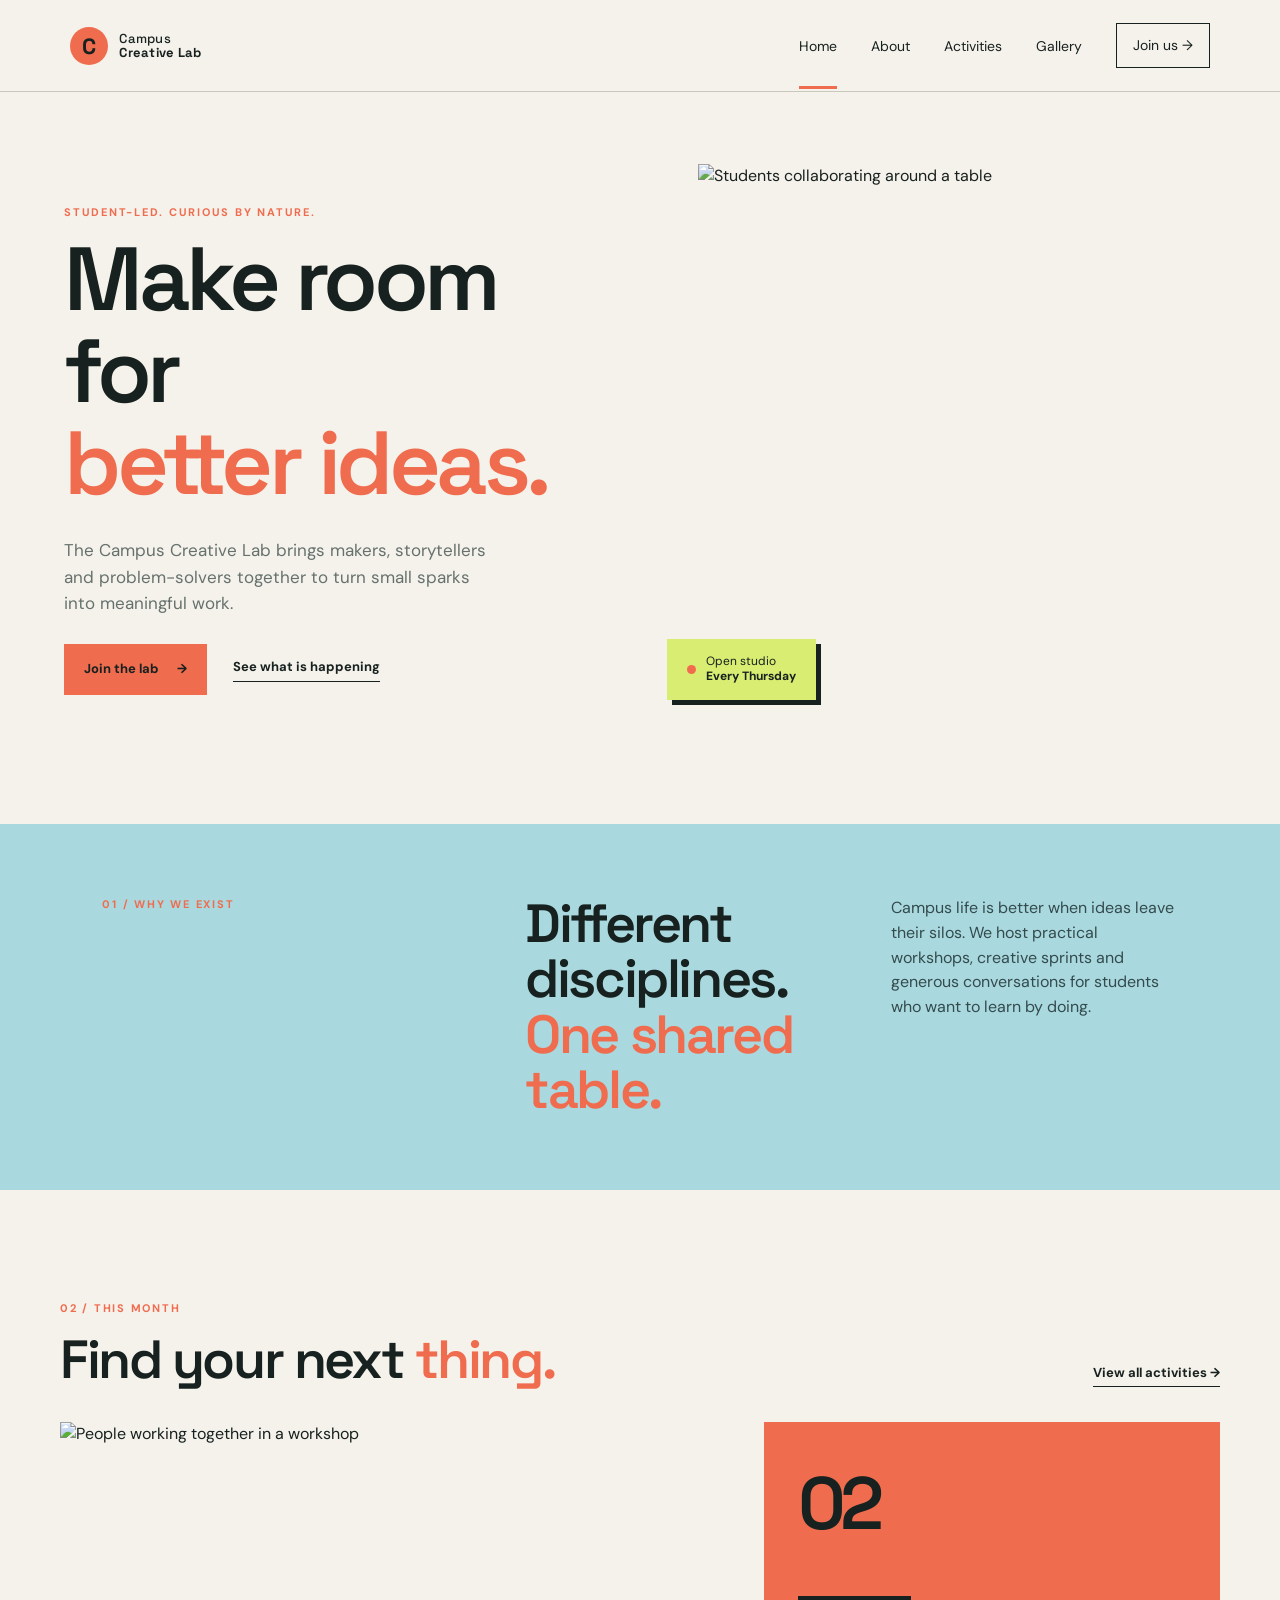
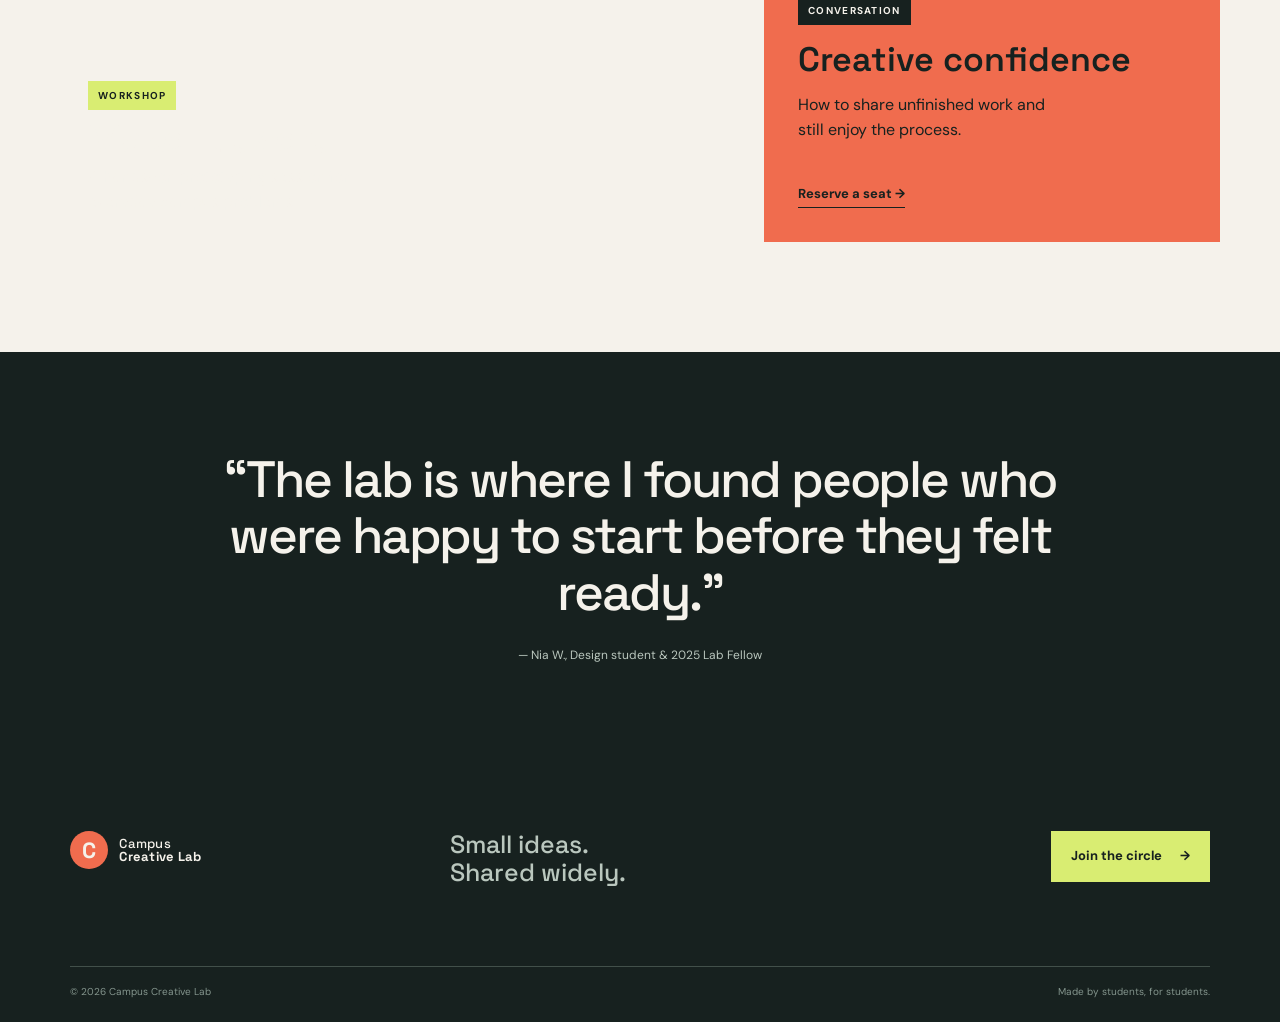
==== index.html @ 830b49f1 "first commit" ====
<!doctype html>
<html lang="en">
<head><meta charset="utf-8"><meta name="viewport" content="width=device-width, initial-scale=1"><meta name="description" content="Campus Creative Lab: a student society for curious makers and problem-solvers"><title>Home | Campus Creative Lab</title><link rel="preconnect" href="https://fonts.googleapis.com"><link rel="preconnect" href="https://fonts.gstatic.com" crossorigin><link href="https://fonts.googleapis.com/css2?family=DM+Sans:wght@400;500;700&family=Space+Grotesk:wght@400;500;600;700&display=swap" rel="stylesheet"><link rel="stylesheet" href="assets/css/styles.css"></head>
<body>
<header class="site-header"><a class="brand" href="index.html"><span class="brand-mark">C</span><span>Campus<br><strong>Creative Lab</strong></span></a><button class="menu-toggle" id="menuToggle" aria-label="Toggle navigation" aria-expanded="false"><span></span><span></span></button><nav class="site-nav" id="siteNav"><a class="active" href="index.html">Home</a><a href="about.html">About</a><a href="activities.html">Activities</a><a href="gallery.html">Gallery</a><a class="nav-join" href="join.html">Join us <span aria-hidden="true">&rarr;</span></a></nav></header>
<main><section class="hero home-hero"><div class="hero-copy reveal"><p class="eyebrow">Student-led. Curious by nature.</p><h1>Make room for<br><em>better ideas.</em></h1><p class="hero-text">The Campus Creative Lab brings makers, storytellers and problem-solvers together to turn small sparks into meaningful work.</p><div class="button-row"><a class="button button-primary" href="join.html">Join the lab <span aria-hidden="true">&rarr;</span></a><a class="text-link" href="activities.html">See what is happening</a></div></div><div class="hero-art reveal delay-1" aria-label="Students collaborating around a table"><img src="https://images.unsplash.com/photo-1522202176988-66273c2fd55f?auto=format&fit=crop&w=1000&q=85" alt="Students collaborating around a table"><div class="floating-note"><span class="note-dot"></span><span>Open studio<br><strong>Every Thursday</strong></span></div></div></section><section class="intro-band"><div class="section-label">01 / Why we exist</div><div class="intro-grid"><h2>Different disciplines.<br><em>One shared table.</em></h2><p>Campus life is better when ideas leave their silos. We host practical workshops, creative sprints and generous conversations for students who want to learn by doing.</p></div></section><section class="feature-section container"><div class="section-heading"><div><div class="section-label">02 / This month</div><h2>Find your next <em>thing.</em></h2></div><a class="text-link" href="activities.html">View all activities &rarr;</a></div><div class="feature-grid"><article class="feature-card feature-card-large"><img src="https://images.unsplash.com/photo-1517245386807-bb43f82c33c4?auto=format&fit=crop&w=1100&q=85" alt="People working together in a workshop"><div class="feature-overlay"><span class="tag">Workshop</span><h3>Make it useful</h3><p>A hands-on prototyping session for everyday campus problems.</p></div></article><article class="feature-card feature-card-small"><div class="feature-number">02</div><div><span class="tag tag-dark">Conversation</span><h3>Creative confidence</h3><p>How to share unfinished work and still enjoy the process.</p><a class="text-link light-link" href="activities.html">Reserve a seat &rarr;</a></div></article></div></section><section class="quote-section"><p class="big-quote">“The lab is where I found people who were happy to start before they felt ready.”</p><p class="quote-byline">— Nia W., Design student &amp; 2025 Lab Fellow</p></section></main>
<footer class="site-footer"><div class="footer-main"><a class="brand footer-brand" href="index.html"><span class="brand-mark">C</span><span>Campus<br><strong>Creative Lab</strong></span></a><p>Small ideas.<br>Shared widely.</p><a class="button button-light" href="join.html">Join the circle <span aria-hidden="true">&rarr;</span></a></div><div class="footer-bottom"><span>&copy; <span id="year">2026</span> Campus Creative Lab</span><span>Made by students, for students.</span></div></footer><script src="assets/js/script.js"></script></body></html>
---- assets/css/styles.css ----
:root{--ink:#17211f;--paper:#f5f2eb;--coral:#f06c4e;--lime:#d9ed72;--blue:#a9d9df;--line:#c9c8bf;--muted:#66716d;--display:'Space Grotesk',sans-serif;--body:'DM Sans',sans-serif}*{box-sizing:border-box}html{scroll-behavior:smooth}body{margin:0;background:var(--paper);color:var(--ink);font-family:var(--body);line-height:1.55}a{color:inherit;text-decoration:none}img{display:block;width:100%;object-fit:cover}button,input,select,textarea{font:inherit}.container{width:min(1160px,calc(100% - 80px));margin:auto}.site-header{height:92px;display:flex;align-items:center;justify-content:space-between;padding:0 5.5%;border-bottom:1px solid var(--line);position:relative;z-index:3}.brand{display:flex;align-items:center;gap:11px;font:500 13px/1.05 var(--display);letter-spacing:.02em}.brand strong{font-weight:700}.brand-mark{width:38px;height:38px;border-radius:50%;display:grid;place-items:center;background:var(--coral);font:700 22px var(--display)}.site-nav{display:flex;align-items:center;gap:34px;font-size:14px}.site-nav>a{padding:34px 0 29px;border-bottom:3px solid transparent}.site-nav>a:hover,.site-nav>a.active{border-color:var(--coral)}.site-nav .nav-join{padding:11px 16px;border:1px solid var(--ink);border-bottom-width:1px}.site-nav .nav-join:hover,.site-nav .nav-join.active{background:var(--ink);color:var(--paper)}.menu-toggle{display:none;background:0;border:0}.hero{width:min(1320px,90%);margin:72px auto 100px;display:grid;grid-template-columns:1fr 1fr;gap:10%;align-items:center}.eyebrow,.section-label{font-size:11px;text-transform:uppercase;letter-spacing:.16em;font-weight:700;color:var(--coral)}h1,h2,h3{font-family:var(--display);line-height:1.03;margin:0;font-weight:600}h1{font-size:clamp(52px,7vw,94px);letter-spacing:-.05em}h2{font-size:clamp(36px,4.2vw,62px);letter-spacing:-.045em}h3{font-size:25px}em{font-style:normal;color:var(--coral)}.hero-text{max-width:440px;color:var(--muted);font-size:17px;margin:28px 0}.button{display:inline-flex;align-items:center;gap:18px;padding:14px 19px;font-size:13px;font-weight:700;border:1px solid transparent;transition:transform .2s,background .2s}.button:hover{transform:translateY(-3px)}.button-primary{background:var(--coral);color:var(--ink)}.button-primary:hover{background:#ff815f}.button-light{background:var(--lime);color:var(--ink)}.button-row{display:flex;align-items:center;gap:26px}.text-link{font-size:13px;font-weight:700;border-bottom:1px solid currentColor;padding-bottom:3px}.hero-art{position:relative}.hero-art img{height:560px;filter:saturate(.8)}.floating-note{position:absolute;bottom:24px;left:-31px;background:var(--lime);padding:15px 20px;display:flex;align-items:center;gap:10px;font-size:12px;line-height:1.3;box-shadow:5px 5px 0 var(--ink)}.note-dot{width:9px;height:9px;background:var(--coral);border-radius:50%}.intro-band{background:var(--blue);padding:72px 8%;display:grid;grid-template-columns:1fr 2fr;gap:9%}.intro-grid{display:grid;grid-template-columns:1fr 1fr;gap:12%}.intro-grid p{margin:0;max-width:390px;color:#344b4d}.feature-section{padding:110px 0}.section-heading{display:flex;justify-content:space-between;align-items:end;margin-bottom:35px}.section-heading h2{margin-top:15px}.feature-grid{display:grid;grid-template-columns:1.5fr 1fr;gap:20px}.feature-card{min-height:420px;position:relative;overflow:hidden}.feature-card-large img{height:100%}.feature-overlay{position:absolute;left:28px;bottom:27px;color:var(--paper);max-width:330px}.feature-overlay h3{font-size:38px;margin:10px 0 6px}.feature-overlay p{margin:0}.feature-card-small{padding:34px;background:var(--coral);display:flex;flex-direction:column;justify-content:space-between}.feature-card-small h3{font-size:34px;margin:17px 0 8px}.feature-card-small p{max-width:270px}.feature-number{font:600 74px var(--display);letter-spacing:-.08em}.tag{display:inline-block;font-size:10px;font-weight:700;text-transform:uppercase;letter-spacing:.13em;padding:7px 10px;background:var(--lime);color:var(--ink)}.tag-dark{background:var(--ink);color:var(--paper)}.light-link{display:inline-block;margin-top:25px}.quote-section{background:var(--ink);color:var(--paper);padding:100px 10%;text-align:center}.big-quote{font:500 clamp(29px,4vw,55px)/1.1 var(--display);max-width:850px;margin:0 auto 25px;letter-spacing:-.04em}.quote-byline{font-size:12px;color:#bac7be}.page-hero{padding:86px 0 100px;display:flex;justify-content:space-between;align-items:end}.page-hero.compact{padding-bottom:74px}.page-lede{max-width:330px;color:var(--muted);margin:0;font-size:16px}.split-section{display:grid;grid-template-columns:1fr 2fr;gap:10%;padding-bottom:100px}.values-grid{display:grid;grid-template-columns:repeat(3,1fr);gap:35px}.values-grid h2{font-size:23px;margin-bottom:17px}.values-grid p{color:var(--muted);font-size:14px}.image-break{width:100%;height:480px}.image-break img{height:100%}.committee-section{padding:100px 0}.committee-section .section-heading p{max-width:260px;color:var(--muted);font-size:14px}.committee-grid{display:grid;grid-template-columns:repeat(4,1fr);gap:30px}.avatar{aspect-ratio:1;background:var(--blue);display:grid;place-items:center;font:600 42px var(--display);margin-bottom:17px}.avatar-2{background:var(--lime)}.avatar-3{background:var(--coral)}.avatar-4{background:#d8c9dd}.committee-grid h3{font-size:18px}.committee-grid p{font-size:13px;color:var(--muted);margin:3px 0}.events-section{padding-bottom:110px}.filter-button{background:transparent;border:0;border-bottom:1px solid var(--ink);font-weight:700;padding:4px 0;cursor:pointer}.event-list{border-top:1px solid var(--ink)}.event-item{display:grid;grid-template-columns:150px 1fr 200px;gap:30px;align-items:center;padding:25px 0;border-bottom:1px solid var(--line)}.event-date{font:600 19px var(--display)}.event-type{color:var(--coral);font-size:11px;text-transform:uppercase;letter-spacing:.12em;font-weight:700}.event-item h3{font-size:25px;margin:5px 0}.event-item p{font-size:13px;color:var(--muted);margin:0}.event-action{text-align:right}.event-action a{font-size:12px;font-weight:700;border-bottom:1px solid var(--ink)}.highlight-band{background:var(--coral);padding:75px 0}.highlight-grid{display:grid;grid-template-columns:1fr 1fr 180px;gap:8%;align-items:end}.highlight-grid h2{margin-top:18px}.highlight-grid p{max-width:360px;margin:0}.gallery-section{padding-bottom:120px}.gallery-grid{display:grid;grid-template-columns:1.1fr 1fr 1fr;grid-auto-rows:285px;gap:18px}.gallery-item{margin:0;position:relative;overflow:hidden}.gallery-item img{height:100%;transition:transform .5s}.gallery-item:hover img{transform:scale(1.04)}.gallery-item figcaption{position:absolute;bottom:0;left:0;background:var(--paper);font-size:11px;padding:8px 12px}.gallery-tall{grid-row:span 2}.gallery-wide{grid-column:span 2}.contact-section{display:grid;grid-template-columns:1fr 1fr;gap:14%;padding-bottom:120px}.contact-aside h2{margin:18px 0 27px}.contact-aside>p{color:var(--muted);max-width:350px}.contact-aside dl{margin-top:55px}.contact-aside dt{font-size:10px;text-transform:uppercase;letter-spacing:.12em;color:var(--coral);font-weight:700}.contact-aside dd{margin:3px 0 20px;font-size:14px}.join-form{border-top:1px solid var(--ink)}.form-row{padding:20px 0 5px;border-bottom:1px solid var(--line)}.form-row label{display:block;font-size:12px;font-weight:700;margin-bottom:8px}.form-row label span{color:var(--coral)}input,select,textarea{width:100%;border:0;background:transparent;color:var(--ink);outline:0;resize:vertical;font-size:15px}select{cursor:pointer}.error-message{display:block;color:#bd3b2e;font-size:11px;min-height:16px}.checkbox-label{display:flex;align-items:center;gap:10px;font-size:12px;margin:23px 0}.checkbox-label input{width:auto;accent-color:var(--coral)}.join-form .button{margin-top:10px}.form-status{font-size:12px;color:var(--coral);min-height:18px}.response-section{text-align:center;padding:130px 0 170px}.response-mark{display:grid;place-items:center;width:62px;height:62px;border-radius:50%;background:var(--lime);font:700 31px var(--display);margin:0 auto 28px}.response-section h1{margin:15px 0 24px}.response-copy{max-width:430px;margin:0 auto 30px;color:var(--muted)}.site-footer{background:var(--ink);color:var(--paper);padding:55px 5.5% 22px}.footer-main{display:grid;grid-template-columns:1fr 1fr 1fr;align-items:start;padding-bottom:80px}.footer-main>p{margin:0;color:#bac7be;font:500 25px/1.1 var(--display)}.footer-main .button{justify-self:end}.footer-bottom{border-top:1px solid #42504a;padding-top:17px;display:flex;justify-content:space-between;font-size:10px;color:#84958d}.reveal{animation:rise .8s both}.delay-1{animation-delay:.15s}@keyframes rise{from{opacity:0;transform:translateY(20px)}to{opacity:1;transform:none}}@media(max-width:750px){.container{width:calc(100% - 40px)}.site-header{height:75px;padding:0 20px}.menu-toggle{display:flex;flex-direction:column;gap:5px}.menu-toggle span{width:22px;height:2px;background:var(--ink)}.site-nav{display:none;position:absolute;top:75px;left:0;right:0;background:var(--paper);padding:12px 20px 22px;flex-direction:column;align-items:stretch;gap:0;border-bottom:1px solid var(--line)}.site-nav.open{display:flex}.site-nav>a{padding:13px 0}.site-nav .nav-join{padding:12px}.hero{width:calc(100% - 40px);grid-template-columns:1fr;gap:44px;margin:50px auto 70px}.hero-art img{height:350px}.floating-note{left:12px}.intro-band{padding:55px 20px;display:block}.intro-grid{display:block}.intro-grid h2{margin:17px 0 25px}.feature-section{padding:70px 0}.section-heading{align-items:start;gap:20px;flex-direction:column}.feature-grid{grid-template-columns:1fr}.feature-card{min-height:340px}.feature-card-small{min-height:310px}.quote-section{padding:70px 25px}.page-hero{padding:58px 0 65px;display:block}.page-lede{margin-top:28px}.split-section,.contact-section{display:block;padding-bottom:70px}.values-grid{grid-template-columns:1fr;gap:25px;margin-top:30px}.image-break{height:270px}.committee-section{padding:70px 0}.committee-grid{grid-template-columns:1fr 1fr;gap:28px 15px}.event-item{grid-template-columns:82px 1fr;gap:15px}.event-action{grid-column:2;text-align:left}.highlight-grid{display:block}.highlight-grid p{margin:30px 0}.gallery-section{padding-bottom:70px}.gallery-grid{grid-template-columns:1fr 1fr;grid-auto-rows:190px;gap:10px}.gallery-tall{grid-row:span 2}.gallery-wide{grid-column:span 2}.contact-aside{margin-bottom:55px}.footer-main{display:block;padding-bottom:50px}.footer-main>p{margin:35px 0}.footer-main .button{justify-self:auto}.footer-bottom{display:block}.footer-bottom span{display:block;margin-top:8px}}
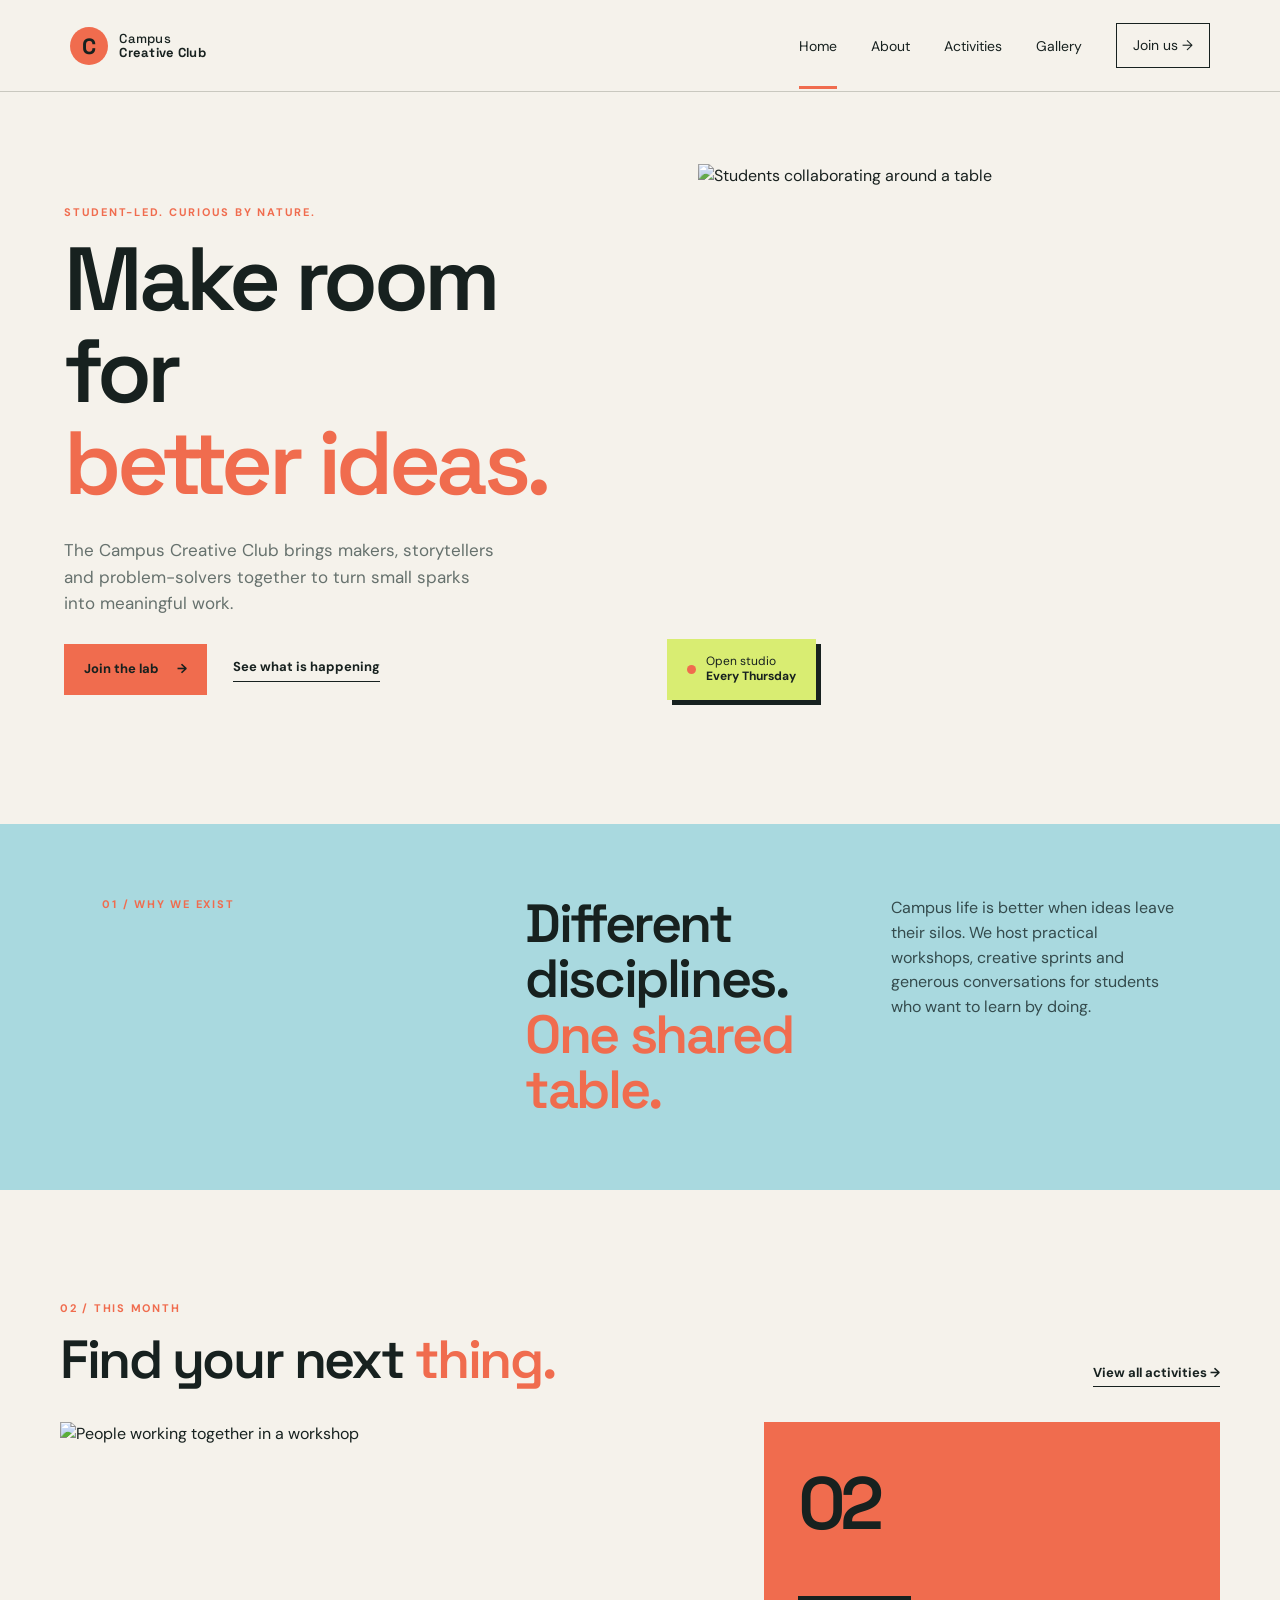
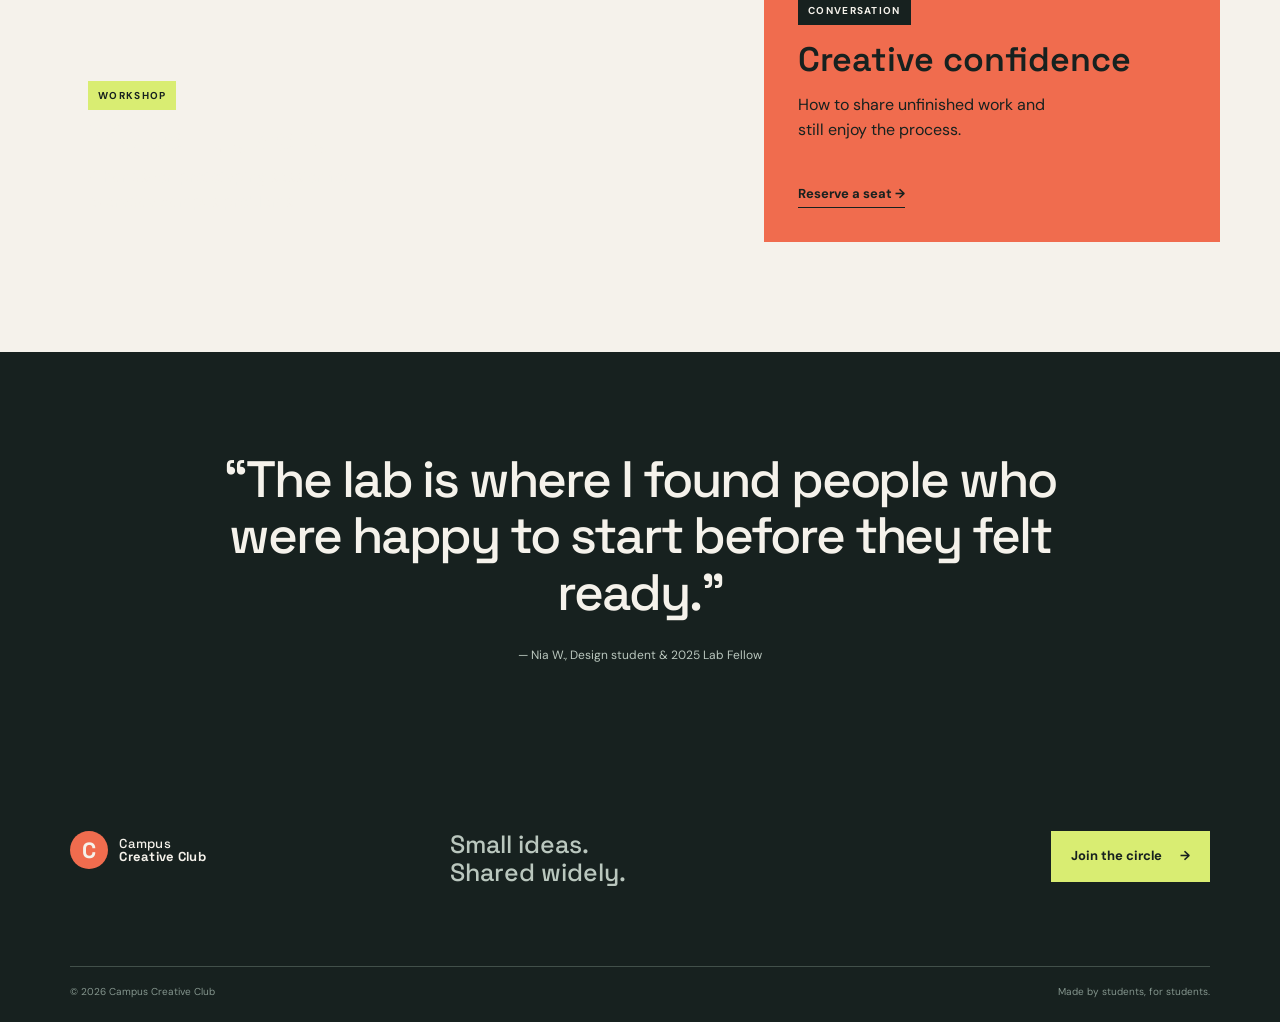
==== commit 2929edb7: "Name Change" ====
--- a/index.html
+++ b/index.html
@@ -1,7 +1,148 @@
 <!doctype html>
 <html lang="en">
-<head><meta charset="utf-8"><meta name="viewport" content="width=device-width, initial-scale=1"><meta name="description" content="Campus Creative Lab: a student society for curious makers and problem-solvers"><title>Home | Campus Creative Lab</title><link rel="preconnect" href="https://fonts.googleapis.com"><link rel="preconnect" href="https://fonts.gstatic.com" crossorigin><link href="https://fonts.googleapis.com/css2?family=DM+Sans:wght@400;500;700&family=Space+Grotesk:wght@400;500;600;700&display=swap" rel="stylesheet"><link rel="stylesheet" href="assets/css/styles.css"></head>
-<body>
-<header class="site-header"><a class="brand" href="index.html"><span class="brand-mark">C</span><span>Campus<br><strong>Creative Lab</strong></span></a><button class="menu-toggle" id="menuToggle" aria-label="Toggle navigation" aria-expanded="false"><span></span><span></span></button><nav class="site-nav" id="siteNav"><a class="active" href="index.html">Home</a><a href="about.html">About</a><a href="activities.html">Activities</a><a href="gallery.html">Gallery</a><a class="nav-join" href="join.html">Join us <span aria-hidden="true">&rarr;</span></a></nav></header>
-<main><section class="hero home-hero"><div class="hero-copy reveal"><p class="eyebrow">Student-led. Curious by nature.</p><h1>Make room for<br><em>better ideas.</em></h1><p class="hero-text">The Campus Creative Lab brings makers, storytellers and problem-solvers together to turn small sparks into meaningful work.</p><div class="button-row"><a class="button button-primary" href="join.html">Join the lab <span aria-hidden="true">&rarr;</span></a><a class="text-link" href="activities.html">See what is happening</a></div></div><div class="hero-art reveal delay-1" aria-label="Students collaborating around a table"><img src="https://images.unsplash.com/photo-1522202176988-66273c2fd55f?auto=format&fit=crop&w=1000&q=85" alt="Students collaborating around a table"><div class="floating-note"><span class="note-dot"></span><span>Open studio<br><strong>Every Thursday</strong></span></div></div></section><section class="intro-band"><div class="section-label">01 / Why we exist</div><div class="intro-grid"><h2>Different disciplines.<br><em>One shared table.</em></h2><p>Campus life is better when ideas leave their silos. We host practical workshops, creative sprints and generous conversations for students who want to learn by doing.</p></div></section><section class="feature-section container"><div class="section-heading"><div><div class="section-label">02 / This month</div><h2>Find your next <em>thing.</em></h2></div><a class="text-link" href="activities.html">View all activities &rarr;</a></div><div class="feature-grid"><article class="feature-card feature-card-large"><img src="https://images.unsplash.com/photo-1517245386807-bb43f82c33c4?auto=format&fit=crop&w=1100&q=85" alt="People working together in a workshop"><div class="feature-overlay"><span class="tag">Workshop</span><h3>Make it useful</h3><p>A hands-on prototyping session for everyday campus problems.</p></div></article><article class="feature-card feature-card-small"><div class="feature-number">02</div><div><span class="tag tag-dark">Conversation</span><h3>Creative confidence</h3><p>How to share unfinished work and still enjoy the process.</p><a class="text-link light-link" href="activities.html">Reserve a seat &rarr;</a></div></article></div></section><section class="quote-section"><p class="big-quote">“The lab is where I found people who were happy to start before they felt ready.”</p><p class="quote-byline">— Nia W., Design student &amp; 2025 Lab Fellow</p></section></main>
-<footer class="site-footer"><div class="footer-main"><a class="brand footer-brand" href="index.html"><span class="brand-mark">C</span><span>Campus<br><strong>Creative Lab</strong></span></a><p>Small ideas.<br>Shared widely.</p><a class="button button-light" href="join.html">Join the circle <span aria-hidden="true">&rarr;</span></a></div><div class="footer-bottom"><span>&copy; <span id="year">2026</span> Campus Creative Lab</span><span>Made by students, for students.</span></div></footer><script src="assets/js/script.js"></script></body></html>+  <head>
+    <meta charset="utf-8" />
+    <meta name="viewport" content="width=device-width, initial-scale=1" />
+    <meta
+      name="description"
+      content="Campus Creative Club: a student society for curious makers and problem-solvers"
+    />
+    <title>Home | Campus Creative Club</title>
+    <link rel="preconnect" href="https://fonts.googleapis.com" />
+    <link rel="preconnect" href="https://fonts.gstatic.com" crossorigin />
+    <link
+      href="https://fonts.googleapis.com/css2?family=DM+Sans:wght@400;500;700&family=Space+Grotesk:wght@400;500;600;700&display=swap"
+      rel="stylesheet"
+    />
+    <link rel="stylesheet" href="assets/css/styles.css" />
+  </head>
+  <body>
+    <header class="site-header">
+      <a class="brand" href="index.html"
+        ><span class="brand-mark">C</span
+        ><span>Campus<br /><strong>Creative Club</strong></span></a
+      ><button
+        class="menu-toggle"
+        id="menuToggle"
+        aria-label="Toggle navigation"
+        aria-expanded="false"
+      >
+        <span></span><span></span>
+      </button>
+      <nav class="site-nav" id="siteNav">
+        <a class="active" href="index.html">Home</a
+        ><a href="about.html">About</a><a href="activities.html">Activities</a
+        ><a href="gallery.html">Gallery</a
+        ><a class="nav-join" href="join.html"
+          >Join us <span aria-hidden="true">&rarr;</span></a
+        >
+      </nav>
+    </header>
+    <main>
+      <section class="hero home-hero">
+        <div class="hero-copy reveal">
+          <p class="eyebrow">Student-led. Curious by nature.</p>
+          <h1>Make room for<br /><em>better ideas.</em></h1>
+          <p class="hero-text">
+            The Campus Creative Club brings makers, storytellers and
+            problem-solvers together to turn small sparks into meaningful work.
+          </p>
+          <div class="button-row">
+            <a class="button button-primary" href="join.html"
+              >Join the lab <span aria-hidden="true">&rarr;</span></a
+            ><a class="text-link" href="activities.html"
+              >See what is happening</a
+            >
+          </div>
+        </div>
+        <div
+          class="hero-art reveal delay-1"
+          aria-label="Students collaborating around a table"
+        >
+          <img
+            src="https://images.unsplash.com/photo-1522202176988-66273c2fd55f?auto=format&fit=crop&w=1000&q=85"
+            alt="Students collaborating around a table"
+          />
+          <div class="floating-note">
+            <span class="note-dot"></span
+            ><span>Open studio<br /><strong>Every Thursday</strong></span>
+          </div>
+        </div>
+      </section>
+      <section class="intro-band">
+        <div class="section-label">01 / Why we exist</div>
+        <div class="intro-grid">
+          <h2>Different disciplines.<br /><em>One shared table.</em></h2>
+          <p>
+            Campus life is better when ideas leave their silos. We host
+            practical workshops, creative sprints and generous conversations for
+            students who want to learn by doing.
+          </p>
+        </div>
+      </section>
+      <section class="feature-section container">
+        <div class="section-heading">
+          <div>
+            <div class="section-label">02 / This month</div>
+            <h2>Find your next <em>thing.</em></h2>
+          </div>
+          <a class="text-link" href="activities.html"
+            >View all activities &rarr;</a
+          >
+        </div>
+        <div class="feature-grid">
+          <article class="feature-card feature-card-large">
+            <img
+              src="https://images.unsplash.com/photo-1517245386807-bb43f82c33c4?auto=format&fit=crop&w=1100&q=85"
+              alt="People working together in a workshop"
+            />
+            <div class="feature-overlay">
+              <span class="tag">Workshop</span>
+              <h3>Make it useful</h3>
+              <p>
+                A hands-on prototyping session for everyday campus problems.
+              </p>
+            </div>
+          </article>
+          <article class="feature-card feature-card-small">
+            <div class="feature-number">02</div>
+            <div>
+              <span class="tag tag-dark">Conversation</span>
+              <h3>Creative confidence</h3>
+              <p>How to share unfinished work and still enjoy the process.</p>
+              <a class="text-link light-link" href="activities.html"
+                >Reserve a seat &rarr;</a
+              >
+            </div>
+          </article>
+        </div>
+      </section>
+      <section class="quote-section">
+        <p class="big-quote">
+          “The lab is where I found people who were happy to start before they
+          felt ready.”
+        </p>
+        <p class="quote-byline">
+          — Nia W., Design student &amp; 2025 Lab Fellow
+        </p>
+      </section>
+    </main>
+    <footer class="site-footer">
+      <div class="footer-main">
+        <a class="brand footer-brand" href="index.html"
+          ><span class="brand-mark">C</span
+          ><span>Campus<br /><strong>Creative Club</strong></span></a
+        >
+        <p>Small ideas.<br />Shared widely.</p>
+        <a class="button button-light" href="join.html"
+          >Join the circle <span aria-hidden="true">&rarr;</span></a
+        >
+      </div>
+      <div class="footer-bottom">
+        <span>&copy; <span id="year">2026</span> Campus Creative Club</span
+        ><span>Made by students, for students.</span>
+      </div>
+    </footer>
+    <script src="assets/js/script.js"></script>
+  </body>
+</html>
--- a/assets/css/styles.css
+++ b/assets/css/styles.css
@@ -1 +1,802 @@
-:root{--ink:#17211f;--paper:#f5f2eb;--coral:#f06c4e;--lime:#d9ed72;--blue:#a9d9df;--line:#c9c8bf;--muted:#66716d;--display:'Space Grotesk',sans-serif;--body:'DM Sans',sans-serif}*{box-sizing:border-box}html{scroll-behavior:smooth}body{margin:0;background:var(--paper);color:var(--ink);font-family:var(--body);line-height:1.55}a{color:inherit;text-decoration:none}img{display:block;width:100%;object-fit:cover}button,input,select,textarea{font:inherit}.container{width:min(1160px,calc(100% - 80px));margin:auto}.site-header{height:92px;display:flex;align-items:center;justify-content:space-between;padding:0 5.5%;border-bottom:1px solid var(--line);position:relative;z-index:3}.brand{display:flex;align-items:center;gap:11px;font:500 13px/1.05 var(--display);letter-spacing:.02em}.brand strong{font-weight:700}.brand-mark{width:38px;height:38px;border-radius:50%;display:grid;place-items:center;background:var(--coral);font:700 22px var(--display)}.site-nav{display:flex;align-items:center;gap:34px;font-size:14px}.site-nav>a{padding:34px 0 29px;border-bottom:3px solid transparent}.site-nav>a:hover,.site-nav>a.active{border-color:var(--coral)}.site-nav .nav-join{padding:11px 16px;border:1px solid var(--ink);border-bottom-width:1px}.site-nav .nav-join:hover,.site-nav .nav-join.active{background:var(--ink);color:var(--paper)}.menu-toggle{display:none;background:0;border:0}.hero{width:min(1320px,90%);margin:72px auto 100px;display:grid;grid-template-columns:1fr 1fr;gap:10%;align-items:center}.eyebrow,.section-label{font-size:11px;text-transform:uppercase;letter-spacing:.16em;font-weight:700;color:var(--coral)}h1,h2,h3{font-family:var(--display);line-height:1.03;margin:0;font-weight:600}h1{font-size:clamp(52px,7vw,94px);letter-spacing:-.05em}h2{font-size:clamp(36px,4.2vw,62px);letter-spacing:-.045em}h3{font-size:25px}em{font-style:normal;color:var(--coral)}.hero-text{max-width:440px;color:var(--muted);font-size:17px;margin:28px 0}.button{display:inline-flex;align-items:center;gap:18px;padding:14px 19px;font-size:13px;font-weight:700;border:1px solid transparent;transition:transform .2s,background .2s}.button:hover{transform:translateY(-3px)}.button-primary{background:var(--coral);color:var(--ink)}.button-primary:hover{background:#ff815f}.button-light{background:var(--lime);color:var(--ink)}.button-row{display:flex;align-items:center;gap:26px}.text-link{font-size:13px;font-weight:700;border-bottom:1px solid currentColor;padding-bottom:3px}.hero-art{position:relative}.hero-art img{height:560px;filter:saturate(.8)}.floating-note{position:absolute;bottom:24px;left:-31px;background:var(--lime);padding:15px 20px;display:flex;align-items:center;gap:10px;font-size:12px;line-height:1.3;box-shadow:5px 5px 0 var(--ink)}.note-dot{width:9px;height:9px;background:var(--coral);border-radius:50%}.intro-band{background:var(--blue);padding:72px 8%;display:grid;grid-template-columns:1fr 2fr;gap:9%}.intro-grid{display:grid;grid-template-columns:1fr 1fr;gap:12%}.intro-grid p{margin:0;max-width:390px;color:#344b4d}.feature-section{padding:110px 0}.section-heading{display:flex;justify-content:space-between;align-items:end;margin-bottom:35px}.section-heading h2{margin-top:15px}.feature-grid{display:grid;grid-template-columns:1.5fr 1fr;gap:20px}.feature-card{min-height:420px;position:relative;overflow:hidden}.feature-card-large img{height:100%}.feature-overlay{position:absolute;left:28px;bottom:27px;color:var(--paper);max-width:330px}.feature-overlay h3{font-size:38px;margin:10px 0 6px}.feature-overlay p{margin:0}.feature-card-small{padding:34px;background:var(--coral);display:flex;flex-direction:column;justify-content:space-between}.feature-card-small h3{font-size:34px;margin:17px 0 8px}.feature-card-small p{max-width:270px}.feature-number{font:600 74px var(--display);letter-spacing:-.08em}.tag{display:inline-block;font-size:10px;font-weight:700;text-transform:uppercase;letter-spacing:.13em;padding:7px 10px;background:var(--lime);color:var(--ink)}.tag-dark{background:var(--ink);color:var(--paper)}.light-link{display:inline-block;margin-top:25px}.quote-section{background:var(--ink);color:var(--paper);padding:100px 10%;text-align:center}.big-quote{font:500 clamp(29px,4vw,55px)/1.1 var(--display);max-width:850px;margin:0 auto 25px;letter-spacing:-.04em}.quote-byline{font-size:12px;color:#bac7be}.page-hero{padding:86px 0 100px;display:flex;justify-content:space-between;align-items:end}.page-hero.compact{padding-bottom:74px}.page-lede{max-width:330px;color:var(--muted);margin:0;font-size:16px}.split-section{display:grid;grid-template-columns:1fr 2fr;gap:10%;padding-bottom:100px}.values-grid{display:grid;grid-template-columns:repeat(3,1fr);gap:35px}.values-grid h2{font-size:23px;margin-bottom:17px}.values-grid p{color:var(--muted);font-size:14px}.image-break{width:100%;height:480px}.image-break img{height:100%}.committee-section{padding:100px 0}.committee-section .section-heading p{max-width:260px;color:var(--muted);font-size:14px}.committee-grid{display:grid;grid-template-columns:repeat(4,1fr);gap:30px}.avatar{aspect-ratio:1;background:var(--blue);display:grid;place-items:center;font:600 42px var(--display);margin-bottom:17px}.avatar-2{background:var(--lime)}.avatar-3{background:var(--coral)}.avatar-4{background:#d8c9dd}.committee-grid h3{font-size:18px}.committee-grid p{font-size:13px;color:var(--muted);margin:3px 0}.events-section{padding-bottom:110px}.filter-button{background:transparent;border:0;border-bottom:1px solid var(--ink);font-weight:700;padding:4px 0;cursor:pointer}.event-list{border-top:1px solid var(--ink)}.event-item{display:grid;grid-template-columns:150px 1fr 200px;gap:30px;align-items:center;padding:25px 0;border-bottom:1px solid var(--line)}.event-date{font:600 19px var(--display)}.event-type{color:var(--coral);font-size:11px;text-transform:uppercase;letter-spacing:.12em;font-weight:700}.event-item h3{font-size:25px;margin:5px 0}.event-item p{font-size:13px;color:var(--muted);margin:0}.event-action{text-align:right}.event-action a{font-size:12px;font-weight:700;border-bottom:1px solid var(--ink)}.highlight-band{background:var(--coral);padding:75px 0}.highlight-grid{display:grid;grid-template-columns:1fr 1fr 180px;gap:8%;align-items:end}.highlight-grid h2{margin-top:18px}.highlight-grid p{max-width:360px;margin:0}.gallery-section{padding-bottom:120px}.gallery-grid{display:grid;grid-template-columns:1.1fr 1fr 1fr;grid-auto-rows:285px;gap:18px}.gallery-item{margin:0;position:relative;overflow:hidden}.gallery-item img{height:100%;transition:transform .5s}.gallery-item:hover img{transform:scale(1.04)}.gallery-item figcaption{position:absolute;bottom:0;left:0;background:var(--paper);font-size:11px;padding:8px 12px}.gallery-tall{grid-row:span 2}.gallery-wide{grid-column:span 2}.contact-section{display:grid;grid-template-columns:1fr 1fr;gap:14%;padding-bottom:120px}.contact-aside h2{margin:18px 0 27px}.contact-aside>p{color:var(--muted);max-width:350px}.contact-aside dl{margin-top:55px}.contact-aside dt{font-size:10px;text-transform:uppercase;letter-spacing:.12em;color:var(--coral);font-weight:700}.contact-aside dd{margin:3px 0 20px;font-size:14px}.join-form{border-top:1px solid var(--ink)}.form-row{padding:20px 0 5px;border-bottom:1px solid var(--line)}.form-row label{display:block;font-size:12px;font-weight:700;margin-bottom:8px}.form-row label span{color:var(--coral)}input,select,textarea{width:100%;border:0;background:transparent;color:var(--ink);outline:0;resize:vertical;font-size:15px}select{cursor:pointer}.error-message{display:block;color:#bd3b2e;font-size:11px;min-height:16px}.checkbox-label{display:flex;align-items:center;gap:10px;font-size:12px;margin:23px 0}.checkbox-label input{width:auto;accent-color:var(--coral)}.join-form .button{margin-top:10px}.form-status{font-size:12px;color:var(--coral);min-height:18px}.response-section{text-align:center;padding:130px 0 170px}.response-mark{display:grid;place-items:center;width:62px;height:62px;border-radius:50%;background:var(--lime);font:700 31px var(--display);margin:0 auto 28px}.response-section h1{margin:15px 0 24px}.response-copy{max-width:430px;margin:0 auto 30px;color:var(--muted)}.site-footer{background:var(--ink);color:var(--paper);padding:55px 5.5% 22px}.footer-main{display:grid;grid-template-columns:1fr 1fr 1fr;align-items:start;padding-bottom:80px}.footer-main>p{margin:0;color:#bac7be;font:500 25px/1.1 var(--display)}.footer-main .button{justify-self:end}.footer-bottom{border-top:1px solid #42504a;padding-top:17px;display:flex;justify-content:space-between;font-size:10px;color:#84958d}.reveal{animation:rise .8s both}.delay-1{animation-delay:.15s}@keyframes rise{from{opacity:0;transform:translateY(20px)}to{opacity:1;transform:none}}@media(max-width:750px){.container{width:calc(100% - 40px)}.site-header{height:75px;padding:0 20px}.menu-toggle{display:flex;flex-direction:column;gap:5px}.menu-toggle span{width:22px;height:2px;background:var(--ink)}.site-nav{display:none;position:absolute;top:75px;left:0;right:0;background:var(--paper);padding:12px 20px 22px;flex-direction:column;align-items:stretch;gap:0;border-bottom:1px solid var(--line)}.site-nav.open{display:flex}.site-nav>a{padding:13px 0}.site-nav .nav-join{padding:12px}.hero{width:calc(100% - 40px);grid-template-columns:1fr;gap:44px;margin:50px auto 70px}.hero-art img{height:350px}.floating-note{left:12px}.intro-band{padding:55px 20px;display:block}.intro-grid{display:block}.intro-grid h2{margin:17px 0 25px}.feature-section{padding:70px 0}.section-heading{align-items:start;gap:20px;flex-direction:column}.feature-grid{grid-template-columns:1fr}.feature-card{min-height:340px}.feature-card-small{min-height:310px}.quote-section{padding:70px 25px}.page-hero{padding:58px 0 65px;display:block}.page-lede{margin-top:28px}.split-section,.contact-section{display:block;padding-bottom:70px}.values-grid{grid-template-columns:1fr;gap:25px;margin-top:30px}.image-break{height:270px}.committee-section{padding:70px 0}.committee-grid{grid-template-columns:1fr 1fr;gap:28px 15px}.event-item{grid-template-columns:82px 1fr;gap:15px}.event-action{grid-column:2;text-align:left}.highlight-grid{display:block}.highlight-grid p{margin:30px 0}.gallery-section{padding-bottom:70px}.gallery-grid{grid-template-columns:1fr 1fr;grid-auto-rows:190px;gap:10px}.gallery-tall{grid-row:span 2}.gallery-wide{grid-column:span 2}.contact-aside{margin-bottom:55px}.footer-main{display:block;padding-bottom:50px}.footer-main>p{margin:35px 0}.footer-main .button{justify-self:auto}.footer-bottom{display:block}.footer-bottom span{display:block;margin-top:8px}}+:root {
+  --ink: #17211f;
+  --paper: #f5f2eb;
+  --coral: #f06c4e;
+  --lime: #d9ed72;
+  --blue: #a9d9df;
+  --line: #c9c8bf;
+  --muted: #66716d;
+  --display: "Space Grotesk", sans-serif;
+  --body: "DM Sans", sans-serif;
+}
+* {
+  box-sizing: border-box;
+}
+html {
+  scroll-behavior: smooth;
+}
+body {
+  margin: 0;
+  background: var(--paper);
+  color: var(--ink);
+  font-family: var(--body);
+  line-height: 1.55;
+}
+a {
+  color: inherit;
+  text-decoration: none;
+}
+img {
+  display: block;
+  width: 100%;
+  object-fit: cover;
+}
+button,
+input,
+select,
+textarea {
+  font: inherit;
+}
+.container {
+  width: min(1160px, calc(100% - 80px));
+  margin: auto;
+}
+.site-header {
+  height: 92px;
+  display: flex;
+  align-items: center;
+  justify-content: space-between;
+  padding: 0 5.5%;
+  border-bottom: 1px solid var(--line);
+  position: relative;
+  z-index: 3;
+}
+.brand {
+  display: flex;
+  align-items: center;
+  gap: 11px;
+  font: 500 13px/1.05 var(--display);
+  letter-spacing: 0.02em;
+}
+.brand strong {
+  font-weight: 700;
+}
+.brand-mark {
+  width: 38px;
+  height: 38px;
+  border-radius: 50%;
+  display: grid;
+  place-items: center;
+  background: var(--coral);
+  font: 700 22px var(--display);
+}
+.site-nav {
+  display: flex;
+  align-items: center;
+  gap: 34px;
+  font-size: 14px;
+}
+.site-nav > a {
+  padding: 34px 0 29px;
+  border-bottom: 3px solid transparent;
+}
+.site-nav > a:hover,
+.site-nav > a.active {
+  border-color: var(--coral);
+}
+.site-nav .nav-join {
+  padding: 11px 16px;
+  border: 1px solid var(--ink);
+  border-bottom-width: 1px;
+}
+.site-nav .nav-join:hover,
+.site-nav .nav-join.active {
+  background: var(--ink);
+  color: var(--paper);
+}
+.menu-toggle {
+  display: none;
+  background: 0;
+  border: 0;
+}
+.hero {
+  width: min(1320px, 90%);
+  margin: 72px auto 100px;
+  display: grid;
+  grid-template-columns: 1fr 1fr;
+  gap: 10%;
+  align-items: center;
+}
+.eyebrow,
+.section-label {
+  font-size: 11px;
+  text-transform: uppercase;
+  letter-spacing: 0.16em;
+  font-weight: 700;
+  color: var(--coral);
+}
+h1,
+h2,
+h3 {
+  font-family: var(--display);
+  line-height: 1.03;
+  margin: 0;
+  font-weight: 600;
+}
+h1 {
+  font-size: clamp(52px, 7vw, 94px);
+  letter-spacing: -0.05em;
+}
+h2 {
+  font-size: clamp(36px, 4.2vw, 62px);
+  letter-spacing: -0.045em;
+}
+h3 {
+  font-size: 25px;
+}
+em {
+  font-style: normal;
+  color: var(--coral);
+}
+.hero-text {
+  max-width: 440px;
+  color: var(--muted);
+  font-size: 17px;
+  margin: 28px 0;
+}
+.button {
+  display: inline-flex;
+  align-items: center;
+  gap: 18px;
+  padding: 14px 19px;
+  font-size: 13px;
+  font-weight: 700;
+  border: 1px solid transparent;
+  transition:
+    transform 0.2s,
+    background 0.2s;
+}
+.button:hover {
+  transform: translateY(-3px);
+}
+.button-primary {
+  background: var(--coral);
+  color: var(--ink);
+}
+.button-primary:hover {
+  background: #ff815f;
+}
+.button-light {
+  background: var(--lime);
+  color: var(--ink);
+}
+.button-row {
+  display: flex;
+  align-items: center;
+  gap: 26px;
+}
+.text-link {
+  font-size: 13px;
+  font-weight: 700;
+  border-bottom: 1px solid currentColor;
+  padding-bottom: 3px;
+}
+.hero-art {
+  position: relative;
+}
+.hero-art img {
+  height: 560px;
+  filter: saturate(0.8);
+}
+.floating-note {
+  position: absolute;
+  bottom: 24px;
+  left: -31px;
+  background: var(--lime);
+  padding: 15px 20px;
+  display: flex;
+  align-items: center;
+  gap: 10px;
+  font-size: 12px;
+  line-height: 1.3;
+  box-shadow: 5px 5px 0 var(--ink);
+}
+.note-dot {
+  width: 9px;
+  height: 9px;
+  background: var(--coral);
+  border-radius: 50%;
+}
+.intro-band {
+  background: var(--blue);
+  padding: 72px 8%;
+  display: grid;
+  grid-template-columns: 1fr 2fr;
+  gap: 9%;
+}
+.intro-grid {
+  display: grid;
+  grid-template-columns: 1fr 1fr;
+  gap: 12%;
+}
+.intro-grid p {
+  margin: 0;
+  max-width: 390px;
+  color: #344b4d;
+}
+.feature-section {
+  padding: 110px 0;
+}
+.section-heading {
+  display: flex;
+  justify-content: space-between;
+  align-items: end;
+  margin-bottom: 35px;
+}
+.section-heading h2 {
+  margin-top: 15px;
+}
+.feature-grid {
+  display: grid;
+  grid-template-columns: 1.5fr 1fr;
+  gap: 20px;
+}
+.feature-card {
+  min-height: 420px;
+  position: relative;
+  overflow: hidden;
+}
+.feature-card-large img {
+  height: 100%;
+}
+.feature-overlay {
+  position: absolute;
+  left: 28px;
+  bottom: 27px;
+  color: var(--paper);
+  max-width: 330px;
+}
+.feature-overlay h3 {
+  font-size: 38px;
+  margin: 10px 0 6px;
+}
+.feature-overlay p {
+  margin: 0;
+}
+.feature-card-small {
+  padding: 34px;
+  background: var(--coral);
+  display: flex;
+  flex-direction: column;
+  justify-content: space-between;
+}
+.feature-card-small h3 {
+  font-size: 34px;
+  margin: 17px 0 8px;
+}
+.feature-card-small p {
+  max-width: 270px;
+}
+.feature-number {
+  font: 600 74px var(--display);
+  letter-spacing: -0.08em;
+}
+.tag {
+  display: inline-block;
+  font-size: 10px;
+  font-weight: 700;
+  text-transform: uppercase;
+  letter-spacing: 0.13em;
+  padding: 7px 10px;
+  background: var(--lime);
+  color: var(--ink);
+}
+.tag-dark {
+  background: var(--ink);
+  color: var(--paper);
+}
+.light-link {
+  display: inline-block;
+  margin-top: 25px;
+}
+.quote-section {
+  background: var(--ink);
+  color: var(--paper);
+  padding: 100px 10%;
+  text-align: center;
+}
+.big-quote {
+  font: 500 clamp(29px, 4vw, 55px)/1.1 var(--display);
+  max-width: 850px;
+  margin: 0 auto 25px;
+  letter-spacing: -0.04em;
+}
+.quote-byline {
+  font-size: 12px;
+  color: #bac7be;
+}
+.page-hero {
+  padding: 86px 0 100px;
+  display: flex;
+  justify-content: space-between;
+  align-items: end;
+}
+.page-hero.compact {
+  padding-bottom: 74px;
+}
+.page-lede {
+  max-width: 330px;
+  color: var(--muted);
+  margin: 0;
+  font-size: 16px;
+}
+.split-section {
+  display: grid;
+  grid-template-columns: 1fr 2fr;
+  gap: 10%;
+  padding-bottom: 100px;
+}
+.values-grid {
+  display: grid;
+  grid-template-columns: repeat(3, 1fr);
+  gap: 35px;
+}
+.values-grid h2 {
+  font-size: 23px;
+  margin-bottom: 17px;
+}
+.values-grid p {
+  color: var(--muted);
+  font-size: 14px;
+}
+.image-break {
+  width: 100%;
+  height: 480px;
+}
+.image-break img {
+  height: 100%;
+}
+.committee-section {
+  padding: 100px 0;
+}
+.committee-section .section-heading p {
+  max-width: 260px;
+  color: var(--muted);
+  font-size: 14px;
+}
+.committee-grid {
+  display: grid;
+  grid-template-columns: repeat(4, 1fr);
+  gap: 30px;
+}
+.avatar {
+  aspect-ratio: 1;
+  background: var(--blue);
+  display: grid;
+  place-items: center;
+  font: 600 42px var(--display);
+  margin-bottom: 17px;
+}
+.avatar-2 {
+  background: var(--lime);
+}
+.avatar-3 {
+  background: var(--coral);
+}
+.avatar-4 {
+  background: #d8c9dd;
+}
+.committee-grid h3 {
+  font-size: 18px;
+}
+.committee-grid p {
+  font-size: 13px;
+  color: var(--muted);
+  margin: 3px 0;
+}
+.events-section {
+  padding-bottom: 110px;
+}
+.filter-button {
+  background: transparent;
+  border: 0;
+  border-bottom: 1px solid var(--ink);
+  font-weight: 700;
+  padding: 4px 0;
+  cursor: pointer;
+}
+.event-list {
+  border-top: 1px solid var(--ink);
+}
+.event-item {
+  display: grid;
+  grid-template-columns: 150px 1fr 200px;
+  gap: 30px;
+  align-items: center;
+  padding: 25px 0;
+  border-bottom: 1px solid var(--line);
+}
+.event-date {
+  font: 600 19px var(--display);
+}
+.event-type {
+  color: var(--coral);
+  font-size: 11px;
+  text-transform: uppercase;
+  letter-spacing: 0.12em;
+  font-weight: 700;
+}
+.event-item h3 {
+  font-size: 25px;
+  margin: 5px 0;
+}
+.event-item p {
+  font-size: 13px;
+  color: var(--muted);
+  margin: 0;
+}
+.event-action {
+  text-align: right;
+}
+.event-action a {
+  font-size: 12px;
+  font-weight: 700;
+  border-bottom: 1px solid var(--ink);
+}
+.highlight-band {
+  background: var(--coral);
+  padding: 75px 0;
+}
+.highlight-grid {
+  display: grid;
+  grid-template-columns: 1fr 1fr 180px;
+  gap: 8%;
+  align-items: end;
+}
+.highlight-grid h2 {
+  margin-top: 18px;
+}
+.highlight-grid p {
+  max-width: 360px;
+  margin: 0;
+}
+.gallery-section {
+  padding-bottom: 120px;
+}
+.gallery-grid {
+  display: grid;
+  grid-template-columns: 1.1fr 1fr 1fr;
+  grid-auto-rows: 285px;
+  gap: 18px;
+}
+.gallery-item {
+  margin: 0;
+  position: relative;
+  overflow: hidden;
+}
+.gallery-item img {
+  height: 100%;
+  transition: transform 0.5s;
+}
+.gallery-item:hover img {
+  transform: scale(1.04);
+}
+.gallery-item figcaption {
+  position: absolute;
+  bottom: 0;
+  left: 0;
+  background: var(--paper);
+  font-size: 11px;
+  padding: 8px 12px;
+}
+.gallery-tall {
+  grid-row: span 2;
+}
+.gallery-wide {
+  grid-column: span 2;
+}
+.contact-section {
+  display: grid;
+  grid-template-columns: 1fr 1fr;
+  gap: 14%;
+  padding-bottom: 120px;
+}
+.contact-aside h2 {
+  margin: 18px 0 27px;
+}
+.contact-aside > p {
+  color: var(--muted);
+  max-width: 350px;
+}
+.contact-aside dl {
+  margin-top: 55px;
+}
+.contact-aside dt {
+  font-size: 10px;
+  text-transform: uppercase;
+  letter-spacing: 0.12em;
+  color: var(--coral);
+  font-weight: 700;
+}
+.contact-aside dd {
+  margin: 3px 0 20px;
+  font-size: 14px;
+}
+.join-form {
+  border-top: 1px solid var(--ink);
+}
+.form-row {
+  padding: 20px 0 5px;
+  border-bottom: 1px solid var(--line);
+}
+.form-row label {
+  display: block;
+  font-size: 12px;
+  font-weight: 700;
+  margin-bottom: 8px;
+}
+.form-row label span {
+  color: var(--coral);
+}
+input,
+select,
+textarea {
+  width: 100%;
+  border: 0;
+  background: transparent;
+  color: var(--ink);
+  outline: 0;
+  resize: vertical;
+  font-size: 15px;
+}
+select {
+  cursor: pointer;
+}
+.error-message {
+  display: block;
+  color: #bd3b2e;
+  font-size: 11px;
+  min-height: 16px;
+}
+.checkbox-label {
+  display: flex;
+  align-items: center;
+  gap: 10px;
+  font-size: 12px;
+  margin: 23px 0;
+}
+.checkbox-label input {
+  width: auto;
+  accent-color: var(--coral);
+}
+.join-form .button {
+  margin-top: 10px;
+}
+.form-status {
+  font-size: 12px;
+  color: var(--coral);
+  min-height: 18px;
+}
+.response-section {
+  text-align: center;
+  padding: 130px 0 170px;
+}
+.response-mark {
+  display: grid;
+  place-items: center;
+  width: 62px;
+  height: 62px;
+  border-radius: 50%;
+  background: var(--lime);
+  font: 700 31px var(--display);
+  margin: 0 auto 28px;
+}
+.response-section h1 {
+  margin: 15px 0 24px;
+}
+.response-copy {
+  max-width: 430px;
+  margin: 0 auto 30px;
+  color: var(--muted);
+}
+.site-footer {
+  background: var(--ink);
+  color: var(--paper);
+  padding: 55px 5.5% 22px;
+}
+.footer-main {
+  display: grid;
+  grid-template-columns: 1fr 1fr 1fr;
+  align-items: start;
+  padding-bottom: 80px;
+}
+.footer-main > p {
+  margin: 0;
+  color: #bac7be;
+  font: 500 25px/1.1 var(--display);
+}
+.footer-main .button {
+  justify-self: end;
+}
+.footer-bottom {
+  border-top: 1px solid #42504a;
+  padding-top: 17px;
+  display: flex;
+  justify-content: space-between;
+  font-size: 10px;
+  color: #84958d;
+}
+.reveal {
+  animation: rise 0.8s both;
+}
+.delay-1 {
+  animation-delay: 0.15s;
+}
+@keyframes rise {
+  from {
+    opacity: 0;
+    transform: translateY(20px);
+  }
+  to {
+    opacity: 1;
+    transform: none;
+  }
+}
+@media (max-width: 750px) {
+  .container {
+    width: calc(100% - 40px);
+  }
+  .site-header {
+    height: 75px;
+    padding: 0 20px;
+  }
+  .menu-toggle {
+    display: flex;
+    flex-direction: column;
+    gap: 5px;
+  }
+  .menu-toggle span {
+    width: 22px;
+    height: 2px;
+    background: var(--ink);
+  }
+  .site-nav {
+    display: none;
+    position: absolute;
+    top: 75px;
+    left: 0;
+    right: 0;
+    background: var(--paper);
+    padding: 12px 20px 22px;
+    flex-direction: column;
+    align-items: stretch;
+    gap: 0;
+    border-bottom: 1px solid var(--line);
+  }
+  .site-nav.open {
+    display: flex;
+  }
+  .site-nav > a {
+    padding: 13px 0;
+  }
+  .site-nav .nav-join {
+    padding: 12px;
+  }
+  .hero {
+    width: calc(100% - 40px);
+    grid-template-columns: 1fr;
+    gap: 44px;
+    margin: 50px auto 70px;
+  }
+  .hero-art img {
+    height: 350px;
+  }
+  .floating-note {
+    left: 12px;
+  }
+  .intro-band {
+    padding: 55px 20px;
+    display: block;
+  }
+  .intro-grid {
+    display: block;
+  }
+  .intro-grid h2 {
+    margin: 17px 0 25px;
+  }
+  .feature-section {
+    padding: 70px 0;
+  }
+  .section-heading {
+    align-items: start;
+    gap: 20px;
+    flex-direction: column;
+  }
+  .feature-grid {
+    grid-template-columns: 1fr;
+  }
+  .feature-card {
+    min-height: 340px;
+  }
+  .feature-card-small {
+    min-height: 310px;
+  }
+  .quote-section {
+    padding: 70px 25px;
+  }
+  .page-hero {
+    padding: 58px 0 65px;
+    display: block;
+  }
+  .page-lede {
+    margin-top: 28px;
+  }
+  .split-section,
+  .contact-section {
+    display: block;
+    padding-bottom: 70px;
+  }
+  .values-grid {
+    grid-template-columns: 1fr;
+    gap: 25px;
+    margin-top: 30px;
+  }
+  .image-break {
+    height: 270px;
+  }
+  .committee-section {
+    padding: 70px 0;
+  }
+  .committee-grid {
+    grid-template-columns: 1fr 1fr;
+    gap: 28px 15px;
+  }
+  .event-item {
+    grid-template-columns: 82px 1fr;
+    gap: 15px;
+  }
+  .event-action {
+    grid-column: 2;
+    text-align: left;
+  }
+  .highlight-grid {
+    display: block;
+  }
+  .highlight-grid p {
+    margin: 30px 0;
+  }
+  .gallery-section {
+    padding-bottom: 70px;
+  }
+  .gallery-grid {
+    grid-template-columns: 1fr 1fr;
+    grid-auto-rows: 190px;
+    gap: 10px;
+  }
+  .gallery-tall {
+    grid-row: span 2;
+  }
+  .gallery-wide {
+    grid-column: span 2;
+  }
+  .contact-aside {
+    margin-bottom: 55px;
+  }
+  .footer-main {
+    display: block;
+    padding-bottom: 50px;
+  }
+  .footer-main > p {
+    margin: 35px 0;
+  }
+  .footer-main .button {
+    justify-self: auto;
+  }
+  .footer-bottom {
+    display: block;
+  }
+  .footer-bottom span {
+    display: block;
+    margin-top: 8px;
+  }
+}
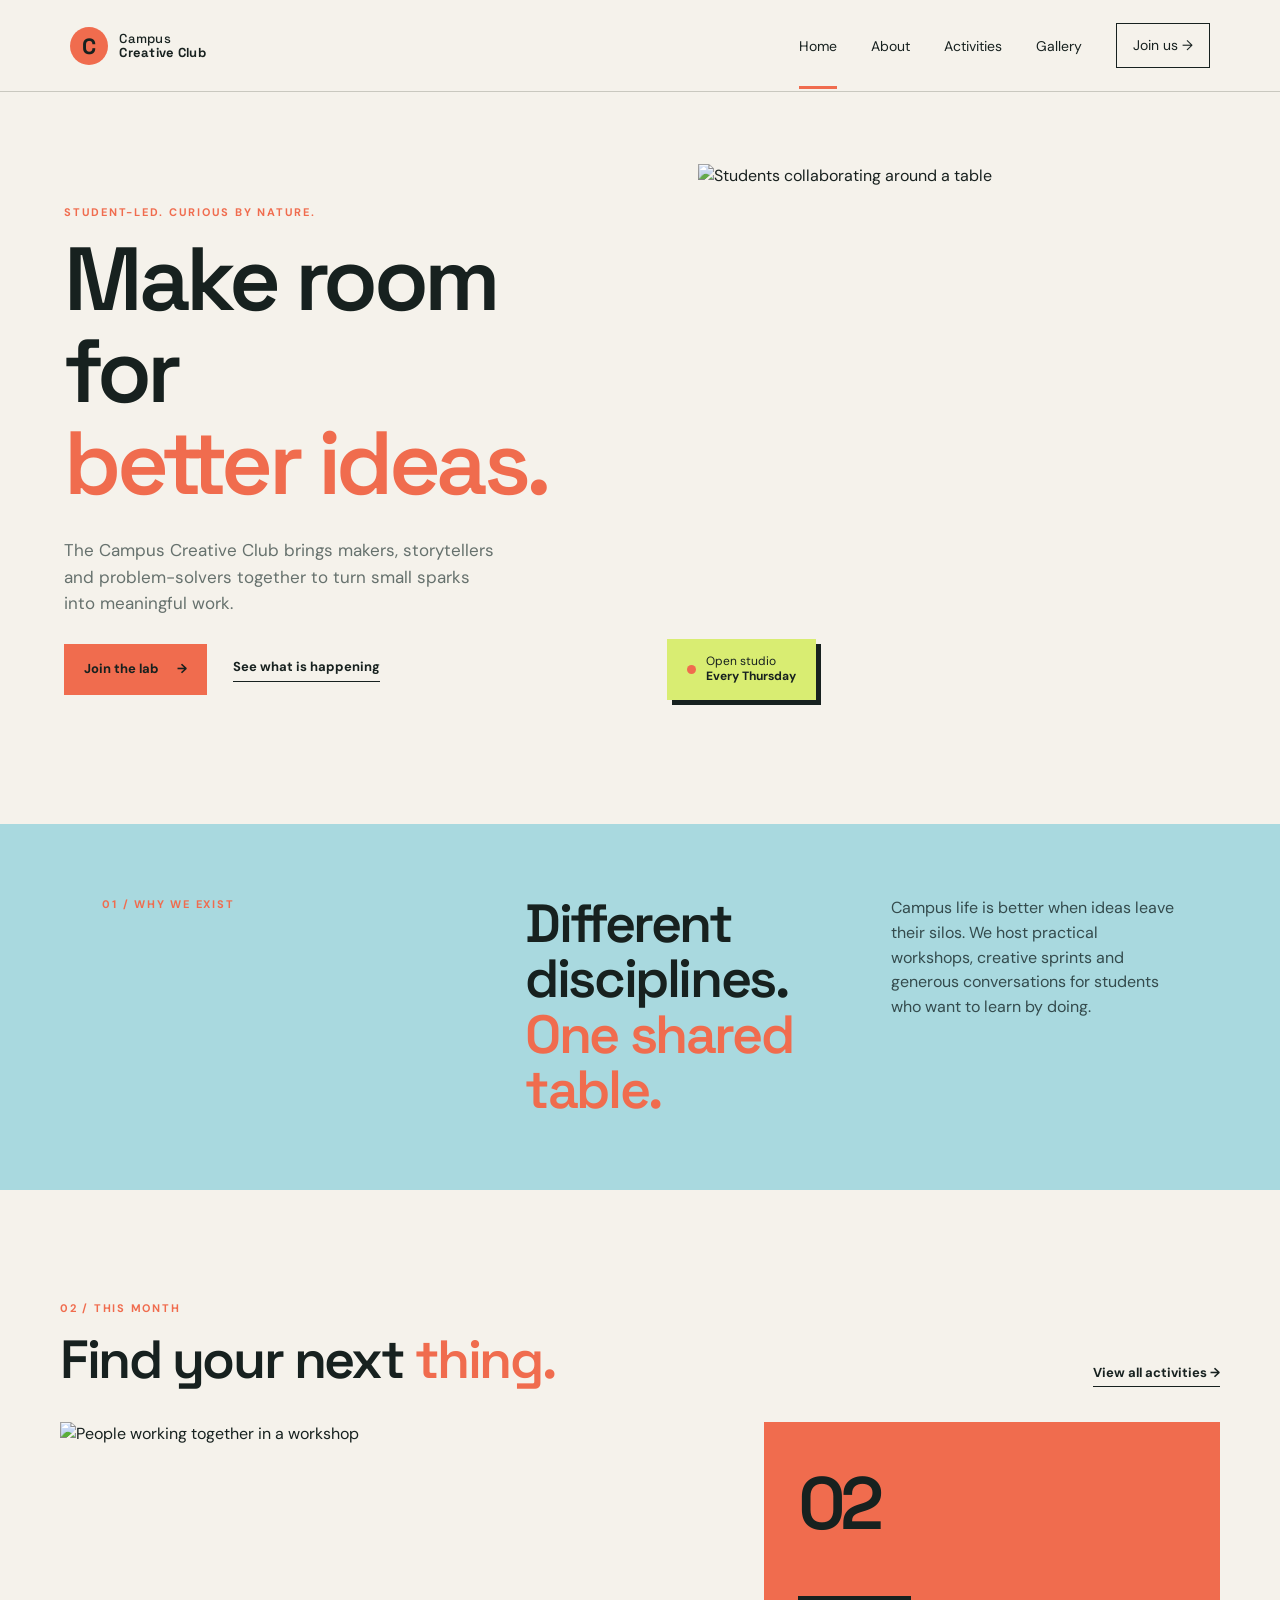
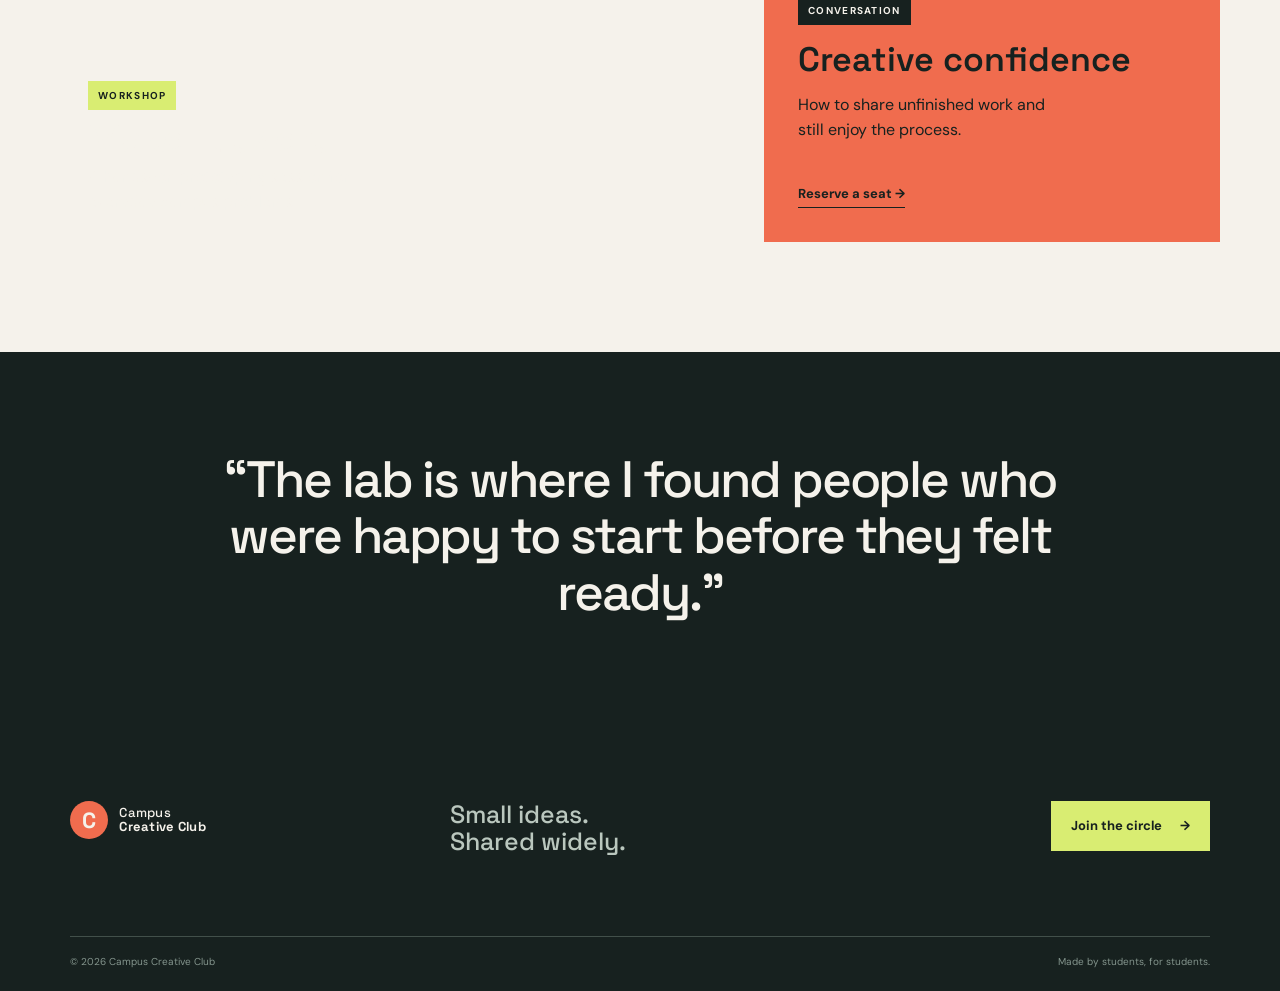
==== commit dcffb157: "Update" ====
--- a/index.html
+++ b/index.html
@@ -122,9 +122,6 @@
           “The lab is where I found people who were happy to start before they
           felt ready.”
         </p>
-        <p class="quote-byline">
-          — Nia W., Design student &amp; 2025 Lab Fellow
-        </p>
       </section>
     </main>
     <footer class="site-footer">
